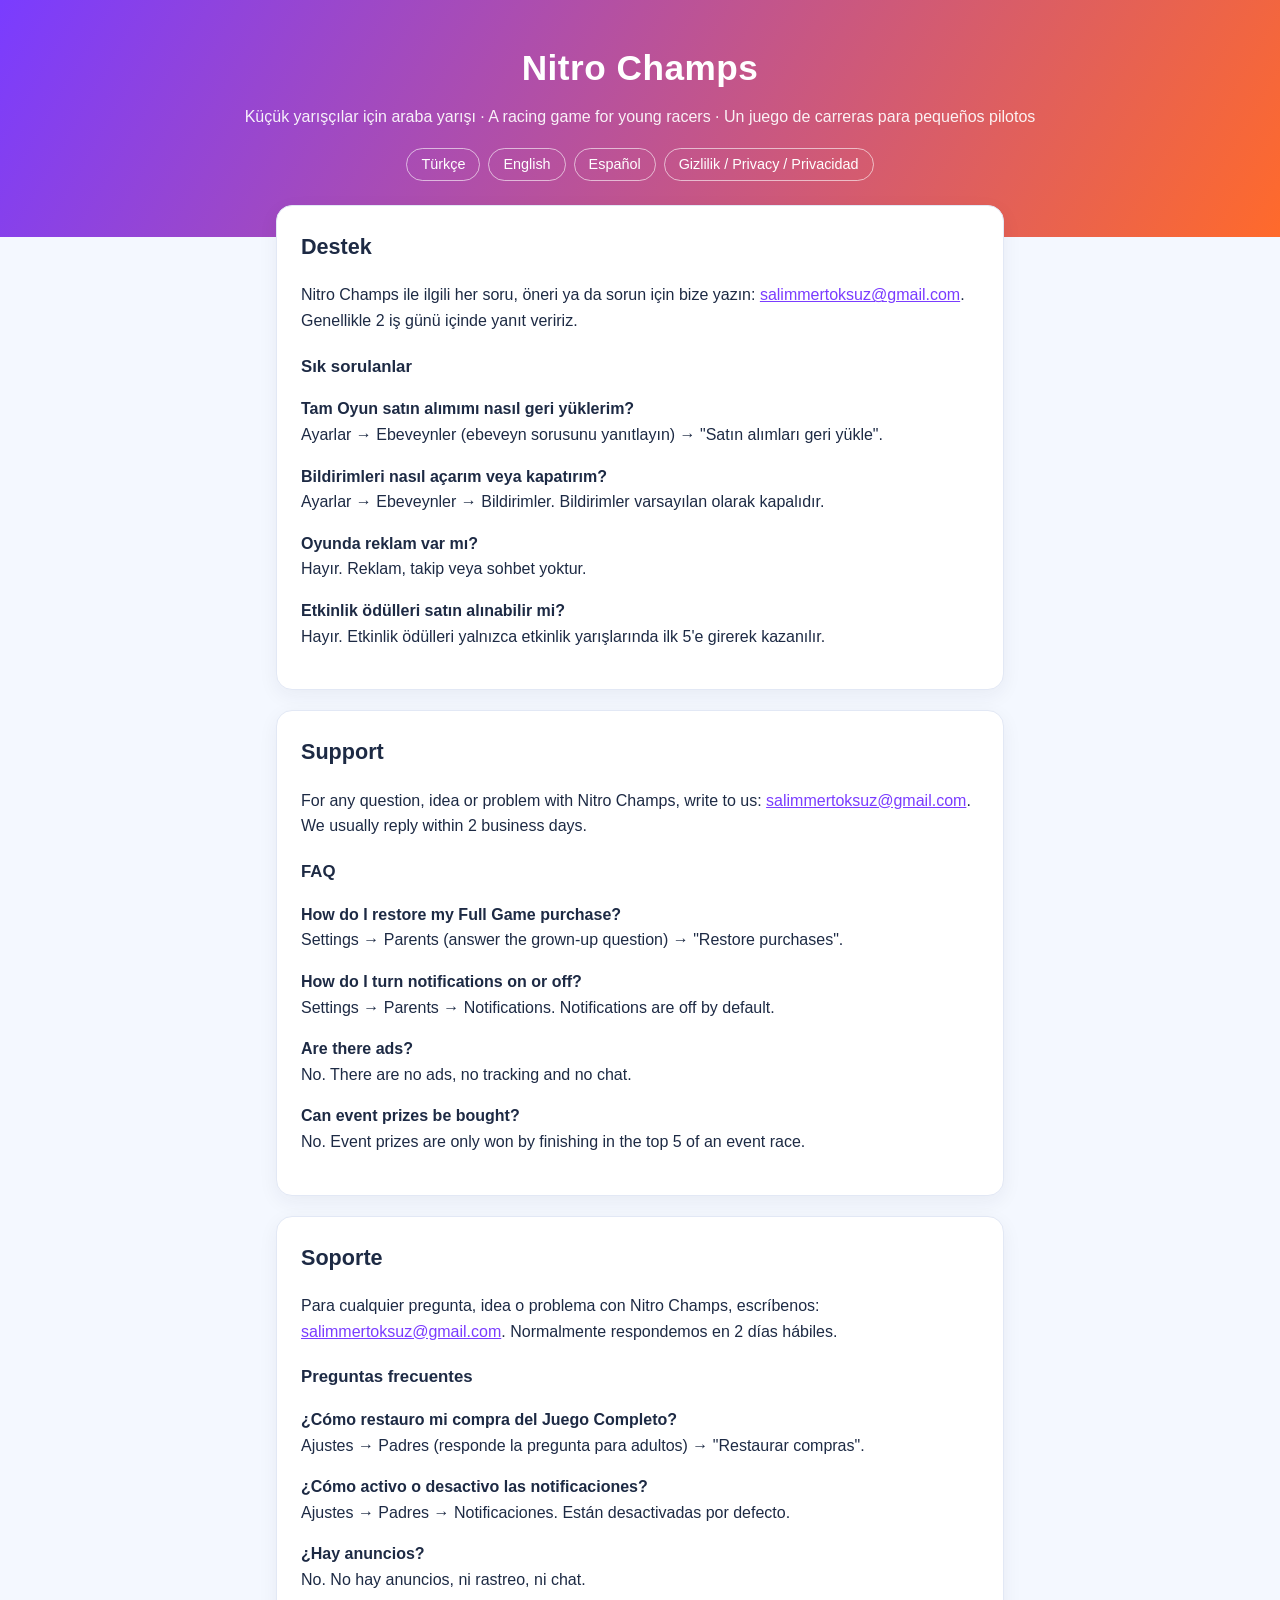
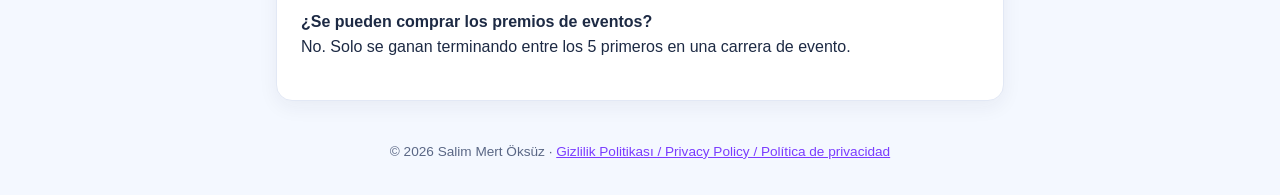
==== index.html @ 0e569b45 "Nitro Champs support and privacy pages (TR/EN/ES) Co-Authored-By: Claude Opus 5.5 <noreply@anthropic" ====
<!doctype html>
<html lang="tr">
<head>
<meta charset="utf-8">
<meta name="viewport" content="width=device-width,initial-scale=1">
<title>Nitro Champs – Destek / Support / Soporte</title>
<link rel="stylesheet" href="style.css">
</head>
<body>
<header>
  <h1>Nitro Champs</h1>
  <p>Küçük yarışçılar için araba yarışı · A racing game for young racers · Un juego de carreras para pequeños pilotos</p>
  <nav><a href="#tr">Türkçe</a><a href="#en">English</a><a href="#es">Español</a><a href="privacy.html">Gizlilik / Privacy / Privacidad</a></nav>
</header>
<main>
<section id="tr">
  <h2>Destek</h2>
  <p>Nitro Champs ile ilgili her soru, öneri ya da sorun için bize yazın: <a href="mailto:salimmertoksuz@gmail.com">salimmertoksuz@gmail.com</a>. Genellikle 2 iş günü içinde yanıt veririz.</p>
  <h3>Sık sorulanlar</h3>
  <p><b>Tam Oyun satın alımımı nasıl geri yüklerim?</b><br>Ayarlar → Ebeveynler (ebeveyn sorusunu yanıtlayın) → "Satın alımları geri yükle".</p>
  <p><b>Bildirimleri nasıl açarım veya kapatırım?</b><br>Ayarlar → Ebeveynler → Bildirimler. Bildirimler varsayılan olarak kapalıdır.</p>
  <p><b>Oyunda reklam var mı?</b><br>Hayır. Reklam, takip veya sohbet yoktur.</p>
  <p><b>Etkinlik ödülleri satın alınabilir mi?</b><br>Hayır. Etkinlik ödülleri yalnızca etkinlik yarışlarında ilk 5'e girerek kazanılır.</p>
</section>
<section id="en">
  <h2>Support</h2>
  <p>For any question, idea or problem with Nitro Champs, write to us: <a href="mailto:salimmertoksuz@gmail.com">salimmertoksuz@gmail.com</a>. We usually reply within 2 business days.</p>
  <h3>FAQ</h3>
  <p><b>How do I restore my Full Game purchase?</b><br>Settings → Parents (answer the grown-up question) → "Restore purchases".</p>
  <p><b>How do I turn notifications on or off?</b><br>Settings → Parents → Notifications. Notifications are off by default.</p>
  <p><b>Are there ads?</b><br>No. There are no ads, no tracking and no chat.</p>
  <p><b>Can event prizes be bought?</b><br>No. Event prizes are only won by finishing in the top 5 of an event race.</p>
</section>
<section id="es">
  <h2>Soporte</h2>
  <p>Para cualquier pregunta, idea o problema con Nitro Champs, escríbenos: <a href="mailto:salimmertoksuz@gmail.com">salimmertoksuz@gmail.com</a>. Normalmente respondemos en 2 días hábiles.</p>
  <h3>Preguntas frecuentes</h3>
  <p><b>¿Cómo restauro mi compra del Juego Completo?</b><br>Ajustes → Padres (responde la pregunta para adultos) → "Restaurar compras".</p>
  <p><b>¿Cómo activo o desactivo las notificaciones?</b><br>Ajustes → Padres → Notificaciones. Están desactivadas por defecto.</p>
  <p><b>¿Hay anuncios?</b><br>No. No hay anuncios, ni rastreo, ni chat.</p>
  <p><b>¿Se pueden comprar los premios de eventos?</b><br>No. Solo se ganan terminando entre los 5 primeros en una carrera de evento.</p>
</section>
</main>
<footer>© 2026 Salim Mert Öksüz · <a href="privacy.html">Gizlilik Politikası / Privacy Policy / Política de privacidad</a></footer>
</body>
</html>
---- style.css ----
:root{--bg:#f4f8ff;--card:#fff;--ink:#1d2a44;--muted:#5a6785;--accent:#ff6a2b;--accent2:#7a3cff;--line:#e2e8f5}
*{box-sizing:border-box}
body{margin:0;background:var(--bg);color:var(--ink);font:16px/1.6 -apple-system,BlinkMacSystemFont,"Segoe UI",Roboto,Helvetica,Arial,sans-serif}
header{background:linear-gradient(120deg,var(--accent2),var(--accent));color:#fff;padding:40px 16px 56px;text-align:center}
header h1{margin:0;font-size:2.2rem;letter-spacing:.5px}
header p{margin:8px 0 0;opacity:.92}
nav{display:flex;gap:8px;justify-content:center;flex-wrap:wrap;margin-top:18px}
nav a{color:#fff;text-decoration:none;border:1px solid rgba(255,255,255,.6);border-radius:999px;padding:4px 14px;font-size:.9rem}
nav a:hover{background:rgba(255,255,255,.18)}
main{max-width:760px;margin:-32px auto 40px;padding:0 16px}
section{background:var(--card);border:1px solid var(--line);border-radius:16px;padding:24px;margin-bottom:20px;box-shadow:0 6px 20px rgba(29,42,68,.06)}
h2{margin-top:0;font-size:1.35rem}
h3{font-size:1.05rem;margin:20px 0 6px}
a{color:var(--accent2)}
.muted{color:var(--muted);font-size:.9rem}
footer{text-align:center;color:var(--muted);font-size:.85rem;padding:0 16px 32px}
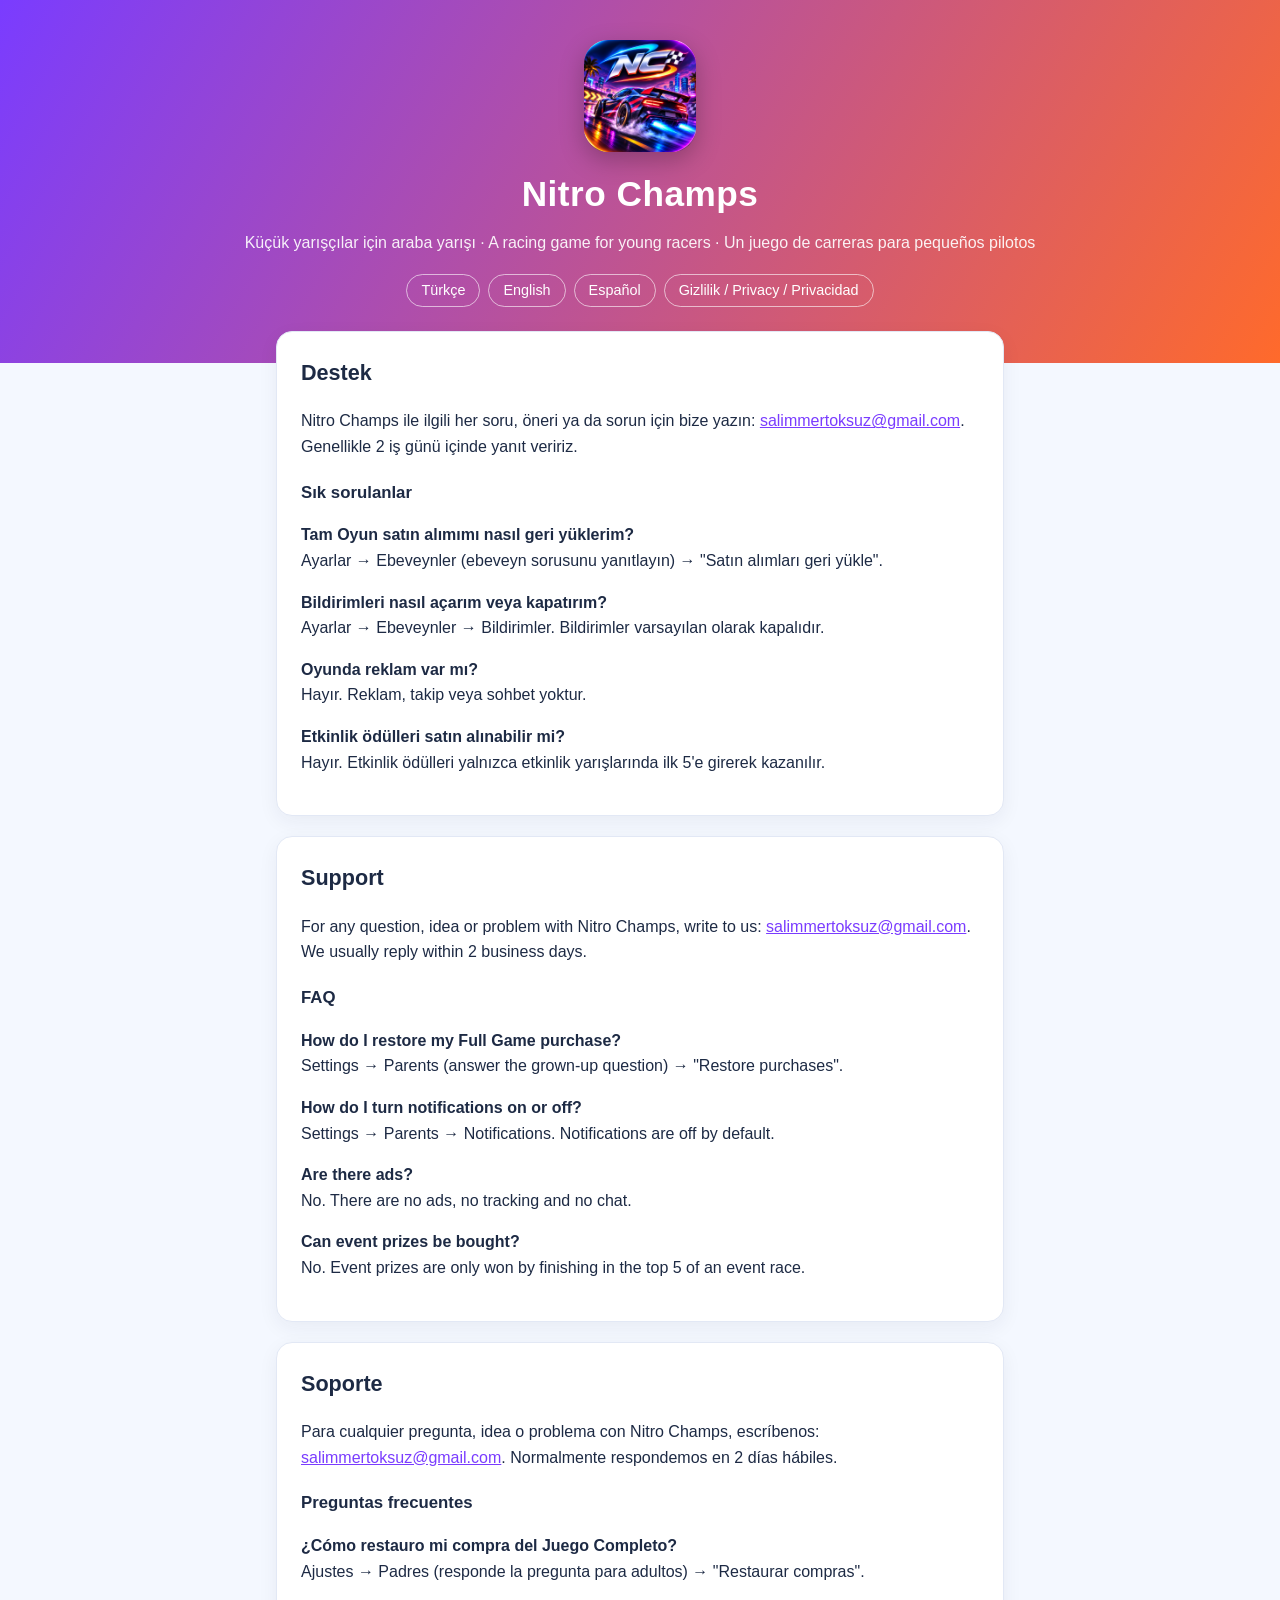
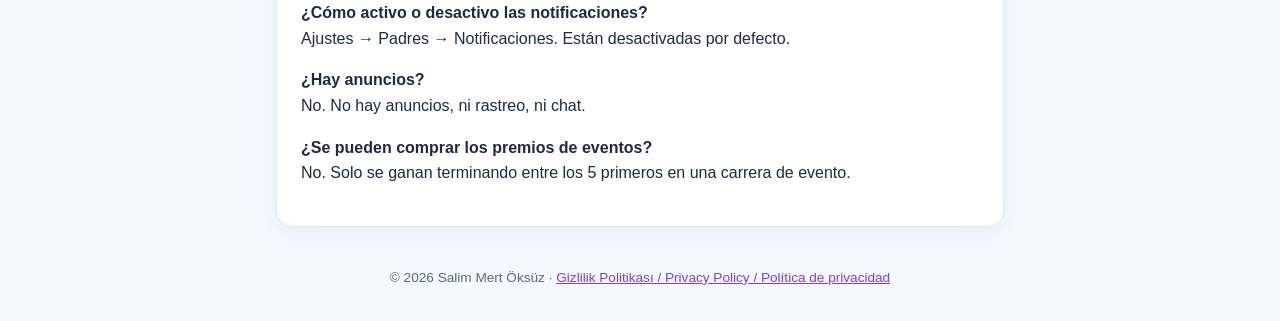
==== commit 97848b3c: "Add Nitro Champs logo, favicon and touch icon" ====
--- a/index.html
+++ b/index.html
@@ -4,10 +4,13 @@
 <meta charset="utf-8">
 <meta name="viewport" content="width=device-width,initial-scale=1">
 <title>Nitro Champs – Destek / Support / Soporte</title>
+<link rel="icon" type="image/png" href="favicon.png">
+<link rel="apple-touch-icon" href="apple-touch-icon.png">
 <link rel="stylesheet" href="style.css">
 </head>
 <body>
 <header>
+  <img class="logo" src="logo.png" alt="Nitro Champs" width="112" height="112">
   <h1>Nitro Champs</h1>
   <p>Küçük yarışçılar için araba yarışı · A racing game for young racers · Un juego de carreras para pequeños pilotos</p>
   <nav><a href="#tr">Türkçe</a><a href="#en">English</a><a href="#es">Español</a><a href="privacy.html">Gizlilik / Privacy / Privacidad</a></nav>
--- a/style.css
+++ b/style.css
@@ -14,3 +14,4 @@
 a{color:var(--accent2)}
 .muted{color:var(--muted);font-size:.9rem}
 footer{text-align:center;color:var(--muted);font-size:.85rem;padding:0 16px 32px}
+header .logo{display:block;width:112px;height:112px;margin:0 auto 14px;border-radius:24px;box-shadow:0 8px 24px rgba(0,0,0,.25)}
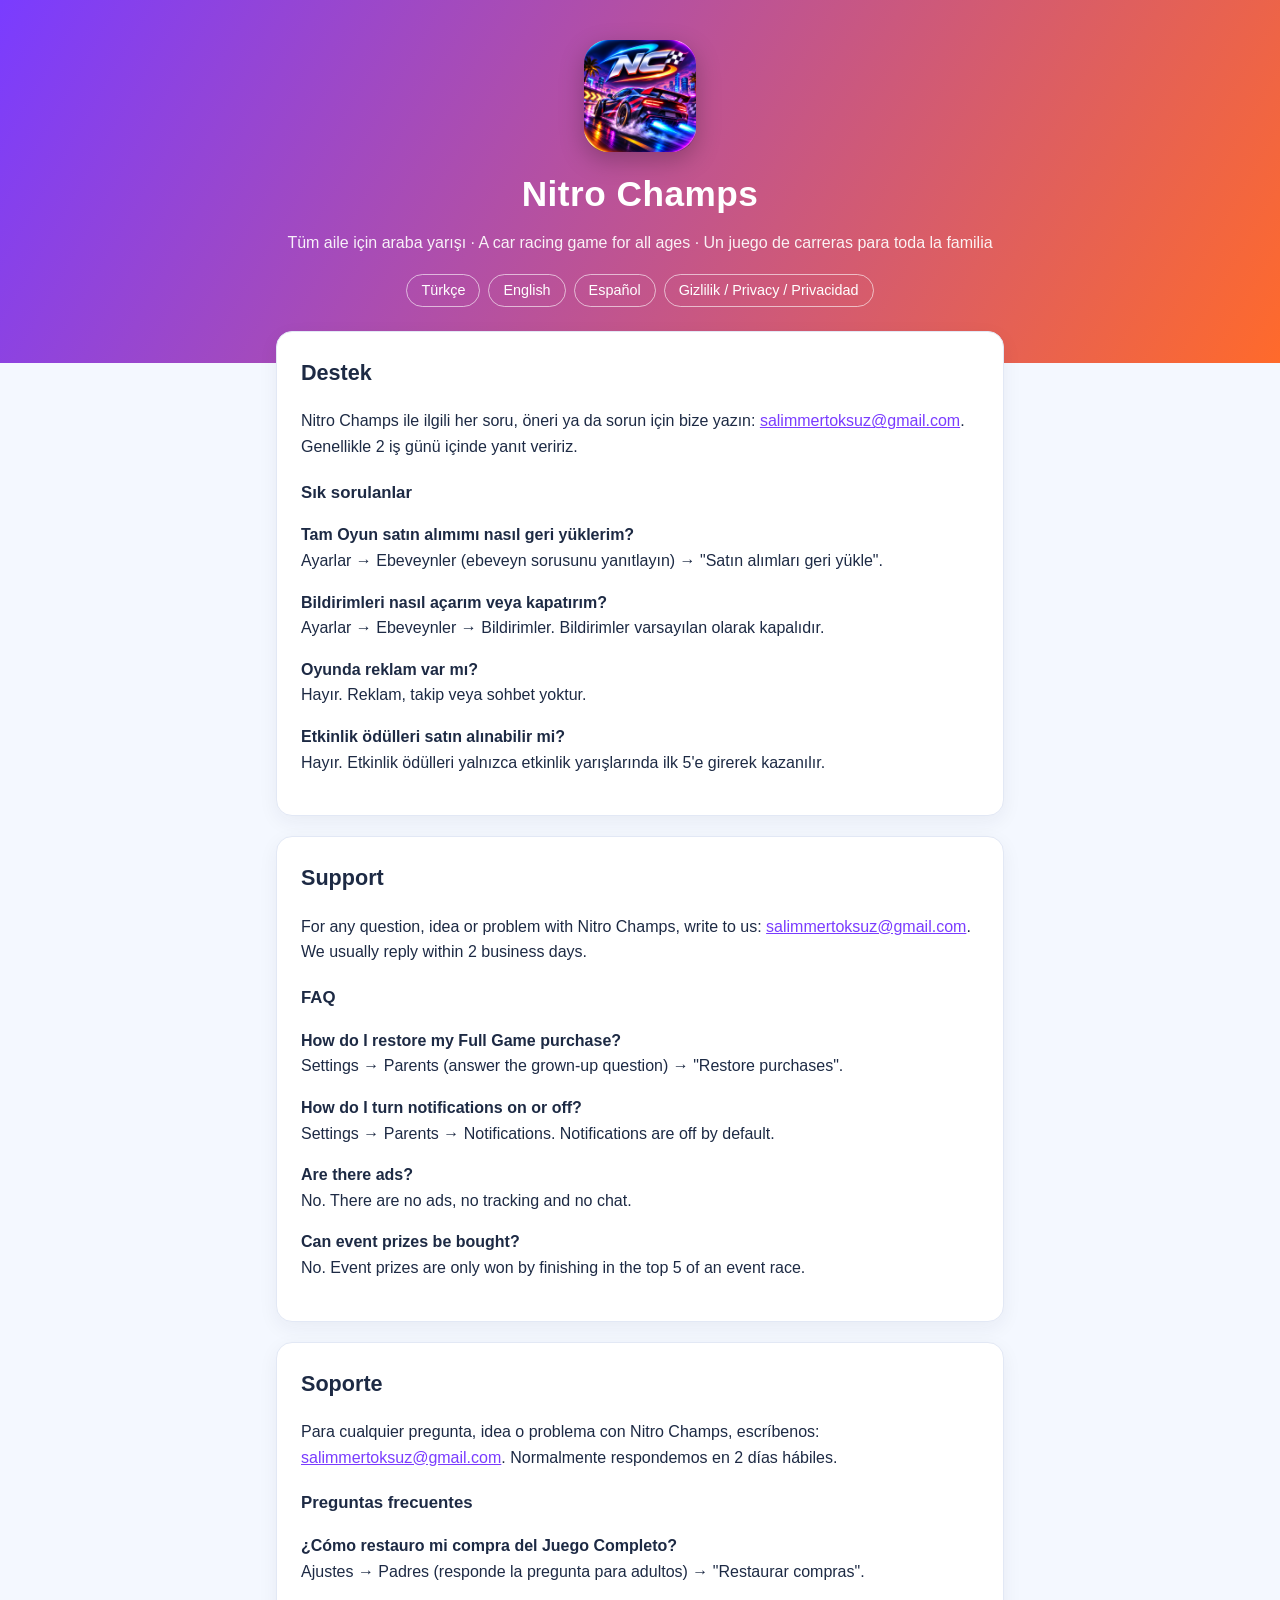
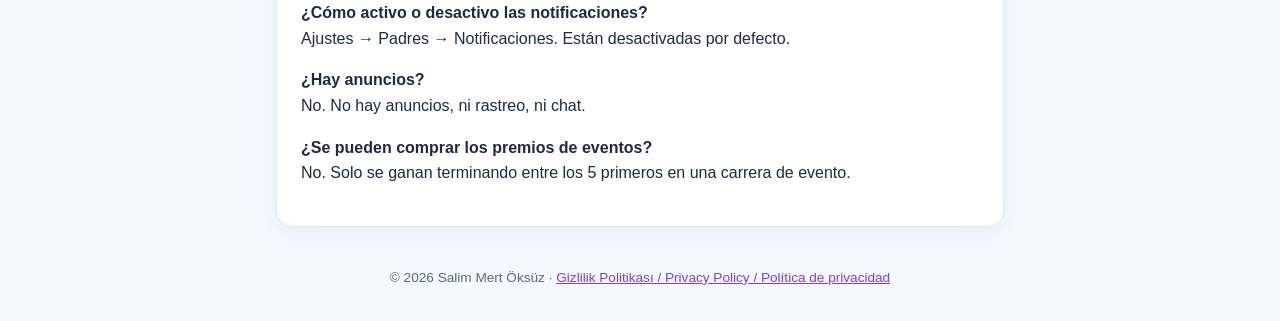
==== commit 14600109: "Family / all-ages wording (App Store 2.3.8); policy date 13 Nov 2026" ====
--- a/index.html
+++ b/index.html
@@ -12,7 +12,7 @@
 <header>
   <img class="logo" src="logo.png" alt="Nitro Champs" width="112" height="112">
   <h1>Nitro Champs</h1>
-  <p>Küçük yarışçılar için araba yarışı · A racing game for young racers · Un juego de carreras para pequeños pilotos</p>
+  <p>Tüm aile için araba yarışı · A car racing game for all ages · Un juego de carreras para toda la familia</p>
   <nav><a href="#tr">Türkçe</a><a href="#en">English</a><a href="#es">Español</a><a href="privacy.html">Gizlilik / Privacy / Privacidad</a></nav>
 </header>
 <main>
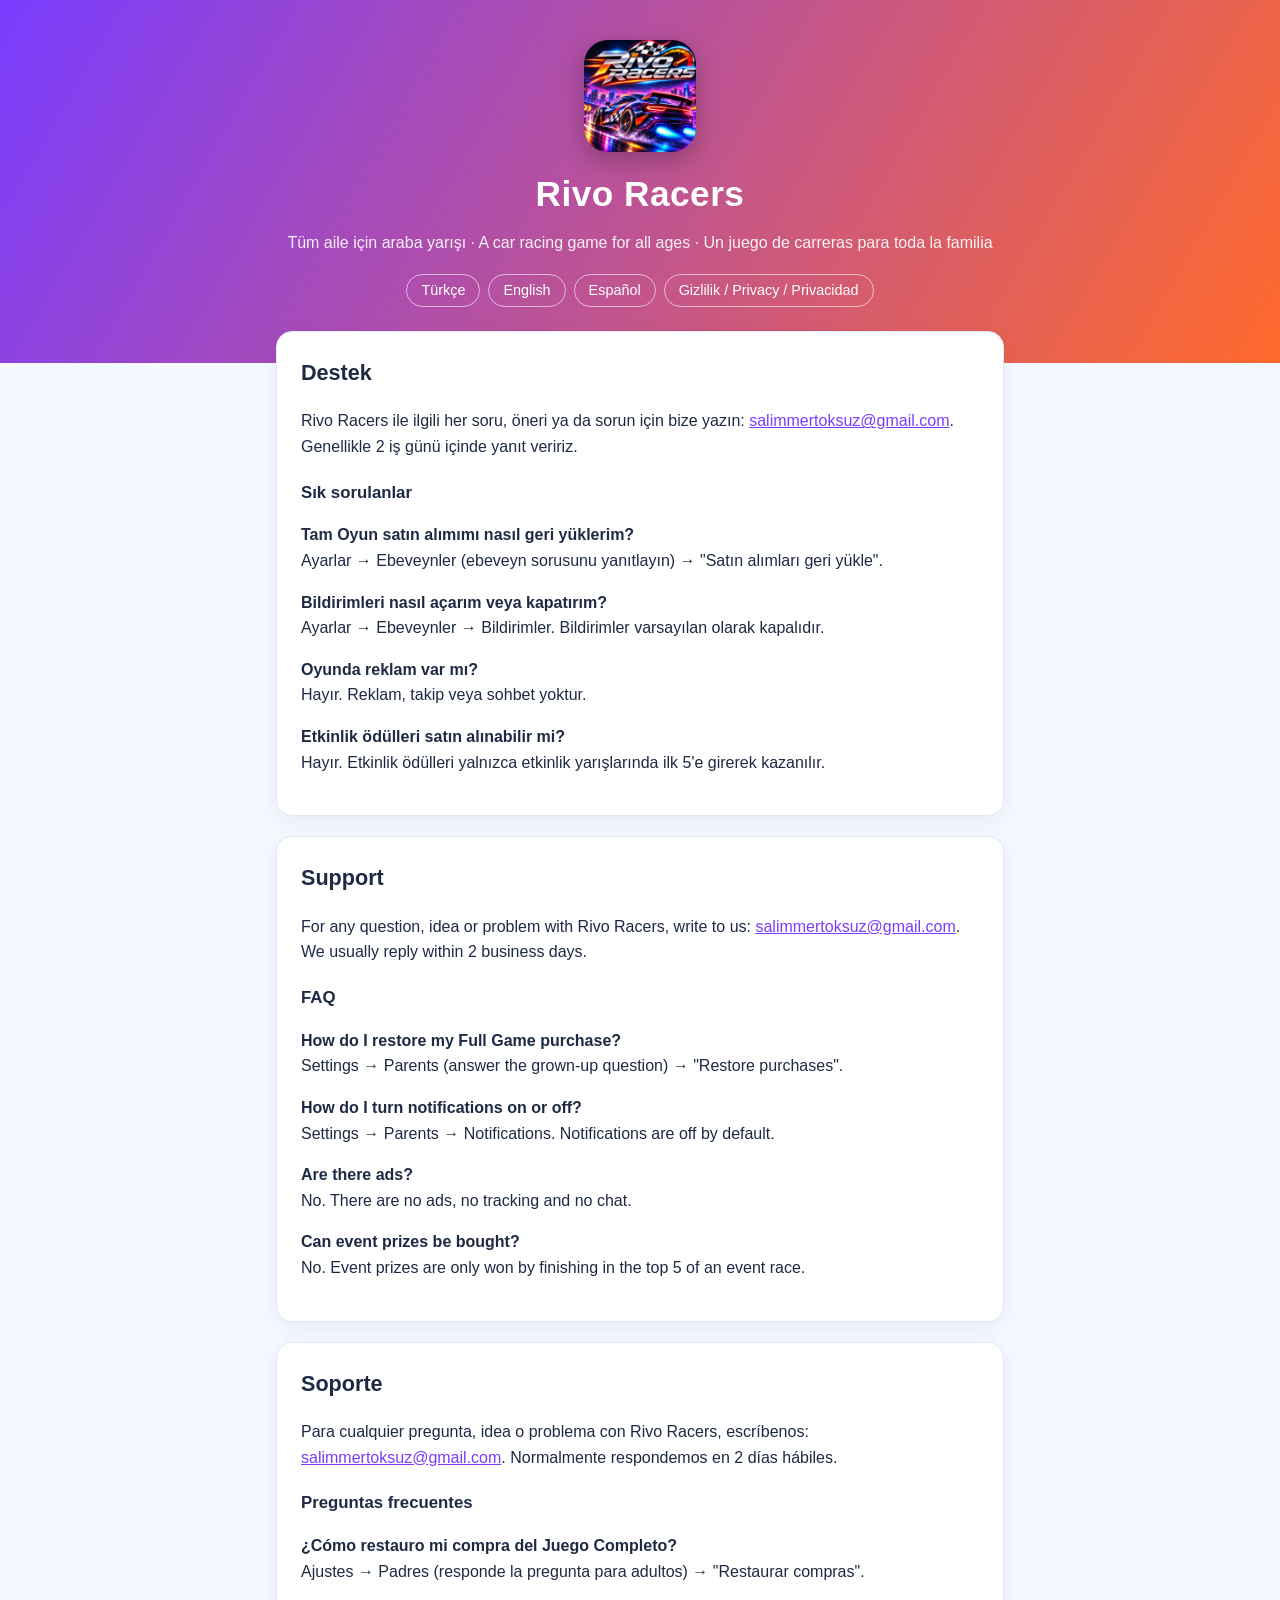
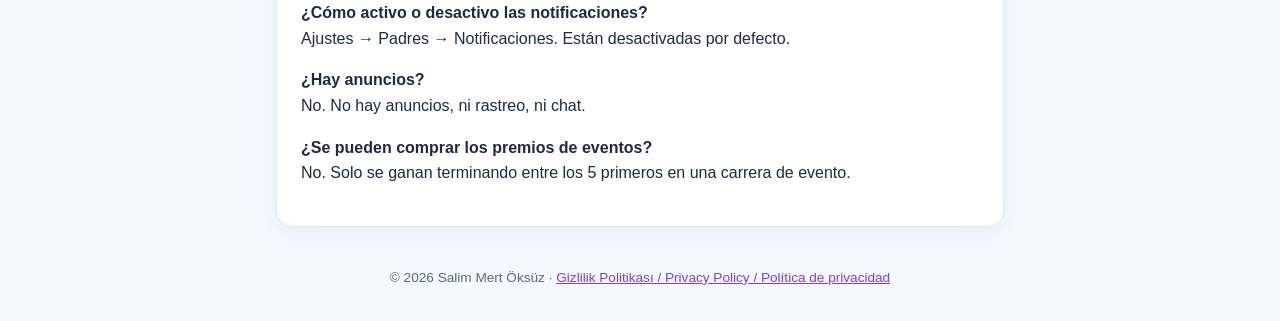
==== commit 5c4ea671: "Rename to Rivo Racers: texts, logo and icons" ====
--- a/index.html
+++ b/index.html
@@ -3,22 +3,22 @@
 <head>
 <meta charset="utf-8">
 <meta name="viewport" content="width=device-width,initial-scale=1">
-<title>Nitro Champs – Destek / Support / Soporte</title>
+<title>Rivo Racers – Destek / Support / Soporte</title>
 <link rel="icon" type="image/png" href="favicon.png">
 <link rel="apple-touch-icon" href="apple-touch-icon.png">
 <link rel="stylesheet" href="style.css">
 </head>
 <body>
 <header>
-  <img class="logo" src="logo.png" alt="Nitro Champs" width="112" height="112">
-  <h1>Nitro Champs</h1>
+  <img class="logo" src="logo.png" alt="Rivo Racers" width="112" height="112">
+  <h1>Rivo Racers</h1>
   <p>Tüm aile için araba yarışı · A car racing game for all ages · Un juego de carreras para toda la familia</p>
   <nav><a href="#tr">Türkçe</a><a href="#en">English</a><a href="#es">Español</a><a href="privacy.html">Gizlilik / Privacy / Privacidad</a></nav>
 </header>
 <main>
 <section id="tr">
   <h2>Destek</h2>
-  <p>Nitro Champs ile ilgili her soru, öneri ya da sorun için bize yazın: <a href="mailto:salimmertoksuz@gmail.com">salimmertoksuz@gmail.com</a>. Genellikle 2 iş günü içinde yanıt veririz.</p>
+  <p>Rivo Racers ile ilgili her soru, öneri ya da sorun için bize yazın: <a href="mailto:salimmertoksuz@gmail.com">salimmertoksuz@gmail.com</a>. Genellikle 2 iş günü içinde yanıt veririz.</p>
   <h3>Sık sorulanlar</h3>
   <p><b>Tam Oyun satın alımımı nasıl geri yüklerim?</b><br>Ayarlar → Ebeveynler (ebeveyn sorusunu yanıtlayın) → "Satın alımları geri yükle".</p>
   <p><b>Bildirimleri nasıl açarım veya kapatırım?</b><br>Ayarlar → Ebeveynler → Bildirimler. Bildirimler varsayılan olarak kapalıdır.</p>
@@ -27,7 +27,7 @@
 </section>
 <section id="en">
   <h2>Support</h2>
-  <p>For any question, idea or problem with Nitro Champs, write to us: <a href="mailto:salimmertoksuz@gmail.com">salimmertoksuz@gmail.com</a>. We usually reply within 2 business days.</p>
+  <p>For any question, idea or problem with Rivo Racers, write to us: <a href="mailto:salimmertoksuz@gmail.com">salimmertoksuz@gmail.com</a>. We usually reply within 2 business days.</p>
   <h3>FAQ</h3>
   <p><b>How do I restore my Full Game purchase?</b><br>Settings → Parents (answer the grown-up question) → "Restore purchases".</p>
   <p><b>How do I turn notifications on or off?</b><br>Settings → Parents → Notifications. Notifications are off by default.</p>
@@ -36,7 +36,7 @@
 </section>
 <section id="es">
   <h2>Soporte</h2>
-  <p>Para cualquier pregunta, idea o problema con Nitro Champs, escríbenos: <a href="mailto:salimmertoksuz@gmail.com">salimmertoksuz@gmail.com</a>. Normalmente respondemos en 2 días hábiles.</p>
+  <p>Para cualquier pregunta, idea o problema con Rivo Racers, escríbenos: <a href="mailto:salimmertoksuz@gmail.com">salimmertoksuz@gmail.com</a>. Normalmente respondemos en 2 días hábiles.</p>
   <h3>Preguntas frecuentes</h3>
   <p><b>¿Cómo restauro mi compra del Juego Completo?</b><br>Ajustes → Padres (responde la pregunta para adultos) → "Restaurar compras".</p>
   <p><b>¿Cómo activo o desactivo las notificaciones?</b><br>Ajustes → Padres → Notificaciones. Están desactivadas por defecto.</p>
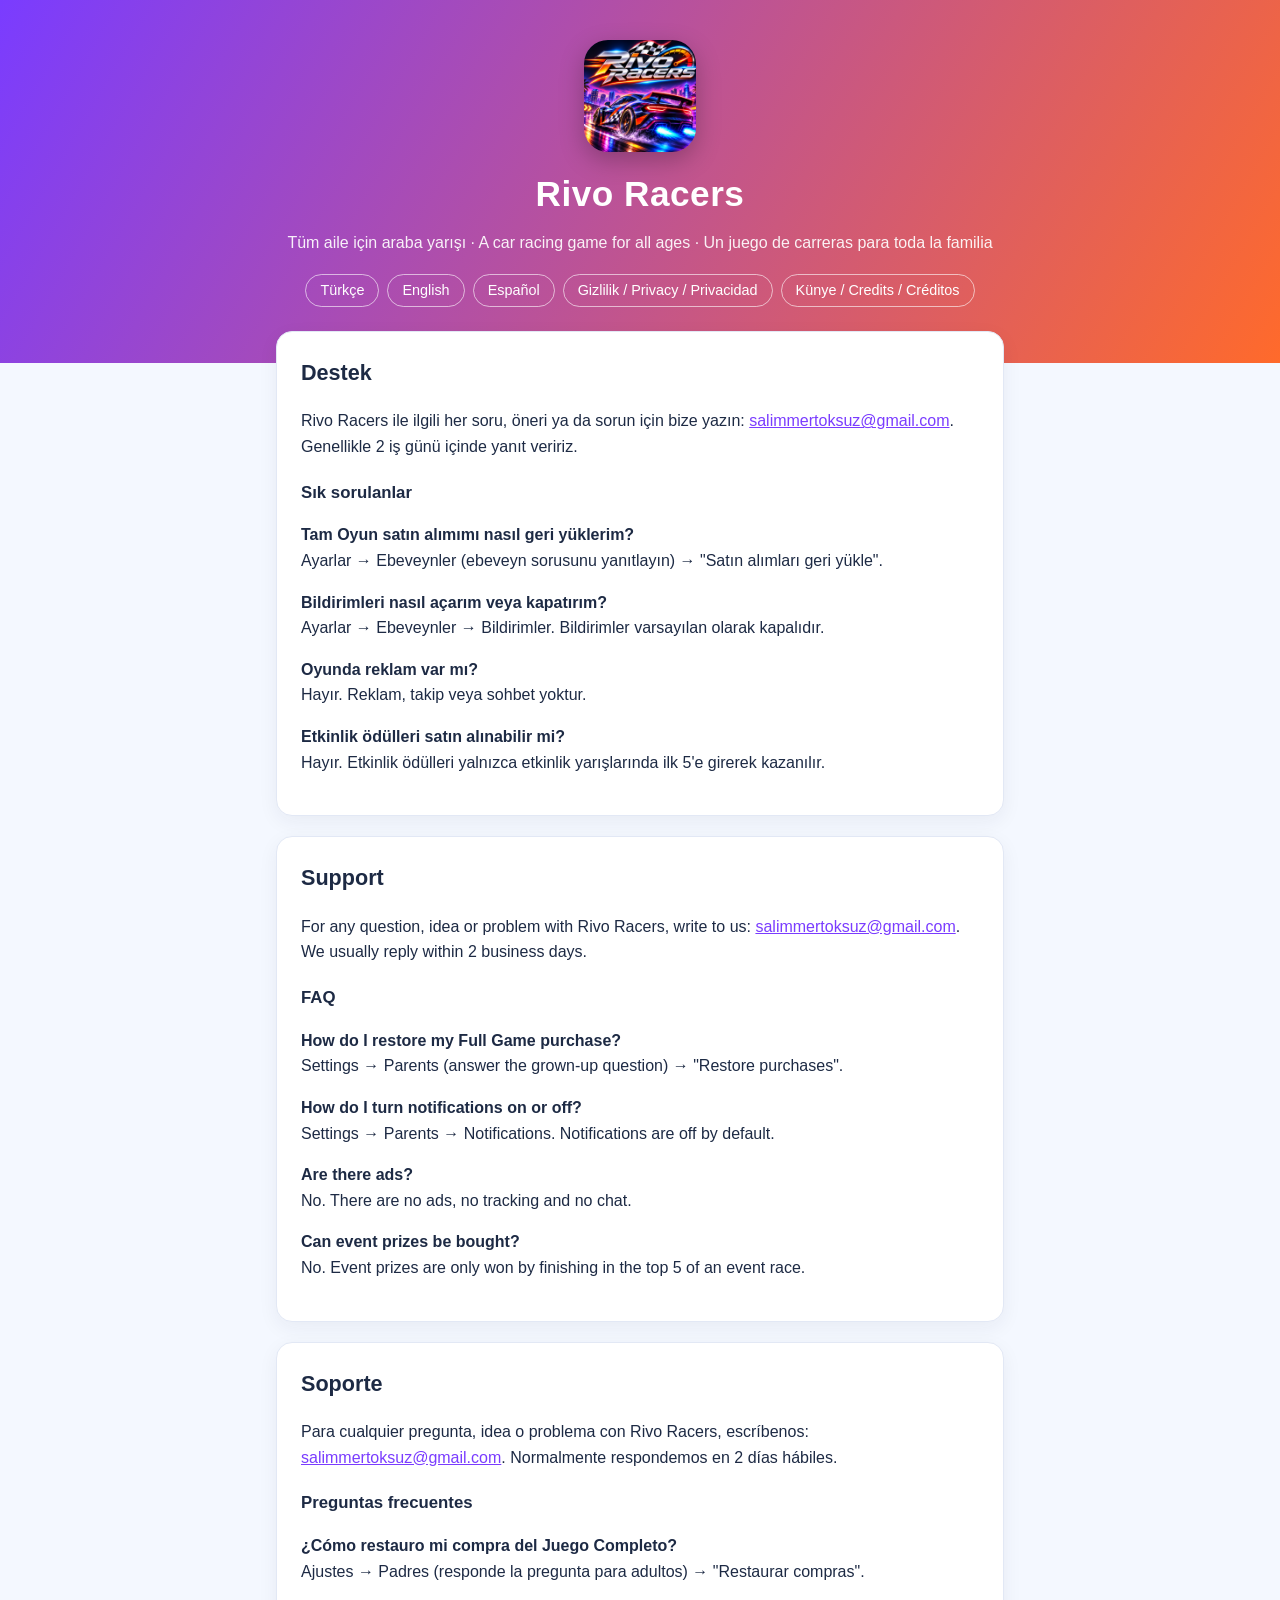
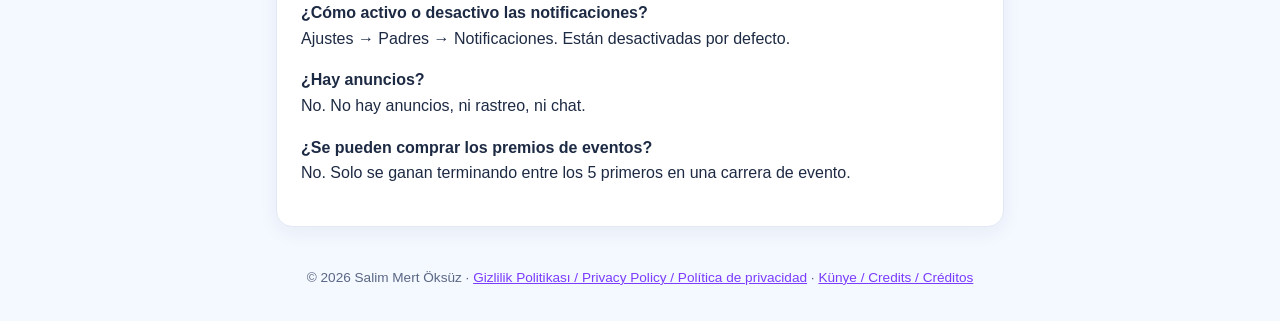
==== commit 40d6af35: "Credits page: full open-licence attribution (CC BY cars, CC0 sources, Nunito, Unity) Co-Authored-By:" ====
--- a/index.html
+++ b/index.html
@@ -13,7 +13,7 @@
   <img class="logo" src="logo.png" alt="Rivo Racers" width="112" height="112">
   <h1>Rivo Racers</h1>
   <p>Tüm aile için araba yarışı · A car racing game for all ages · Un juego de carreras para toda la familia</p>
-  <nav><a href="#tr">Türkçe</a><a href="#en">English</a><a href="#es">Español</a><a href="privacy.html">Gizlilik / Privacy / Privacidad</a></nav>
+  <nav><a href="#tr">Türkçe</a><a href="#en">English</a><a href="#es">Español</a><a href="privacy.html">Gizlilik / Privacy / Privacidad</a><a href="credits.html">Künye / Credits / Créditos</a></nav>
 </header>
 <main>
 <section id="tr">
@@ -44,6 +44,6 @@
   <p><b>¿Se pueden comprar los premios de eventos?</b><br>No. Solo se ganan terminando entre los 5 primeros en una carrera de evento.</p>
 </section>
 </main>
-<footer>© 2026 Salim Mert Öksüz · <a href="privacy.html">Gizlilik Politikası / Privacy Policy / Política de privacidad</a></footer>
+<footer>© 2026 Salim Mert Öksüz · <a href="privacy.html">Gizlilik Politikası / Privacy Policy / Política de privacidad</a> · <a href="credits.html">Künye / Credits / Créditos</a></footer>
 </body>
 </html>
